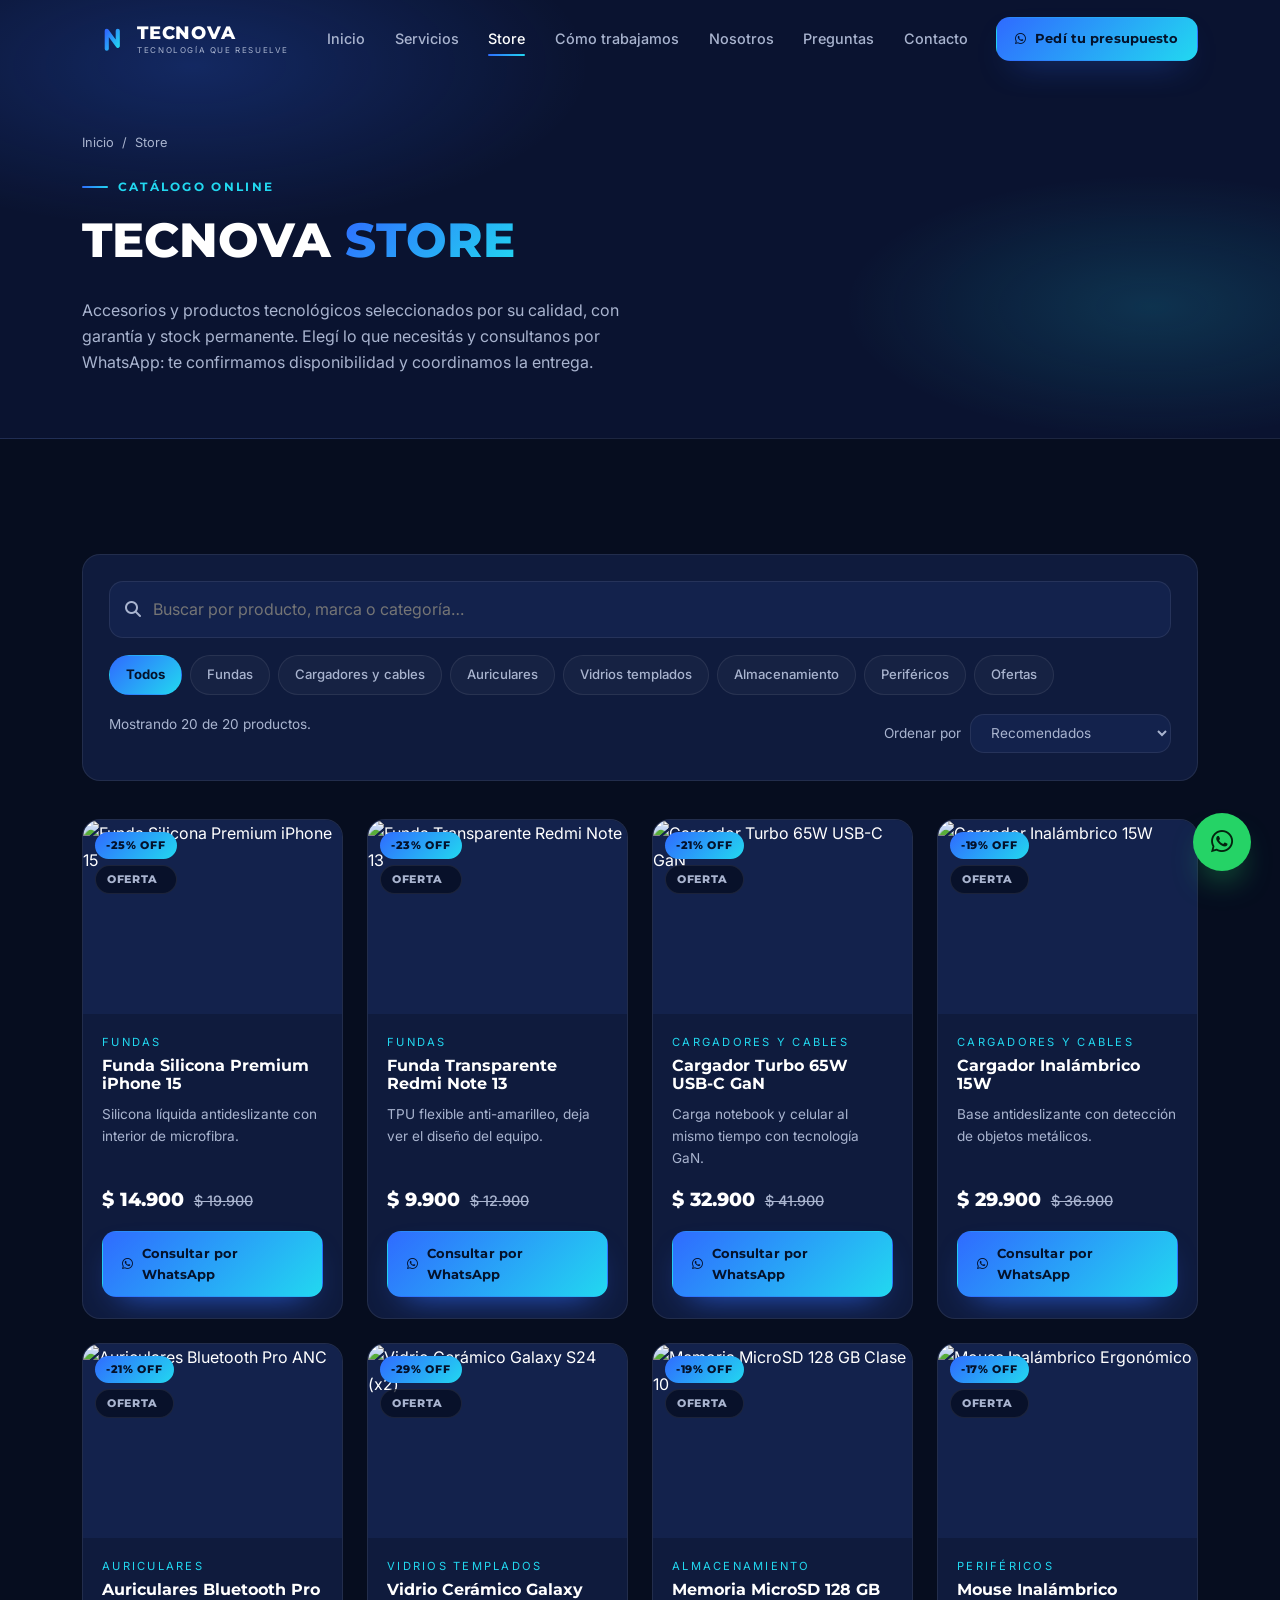
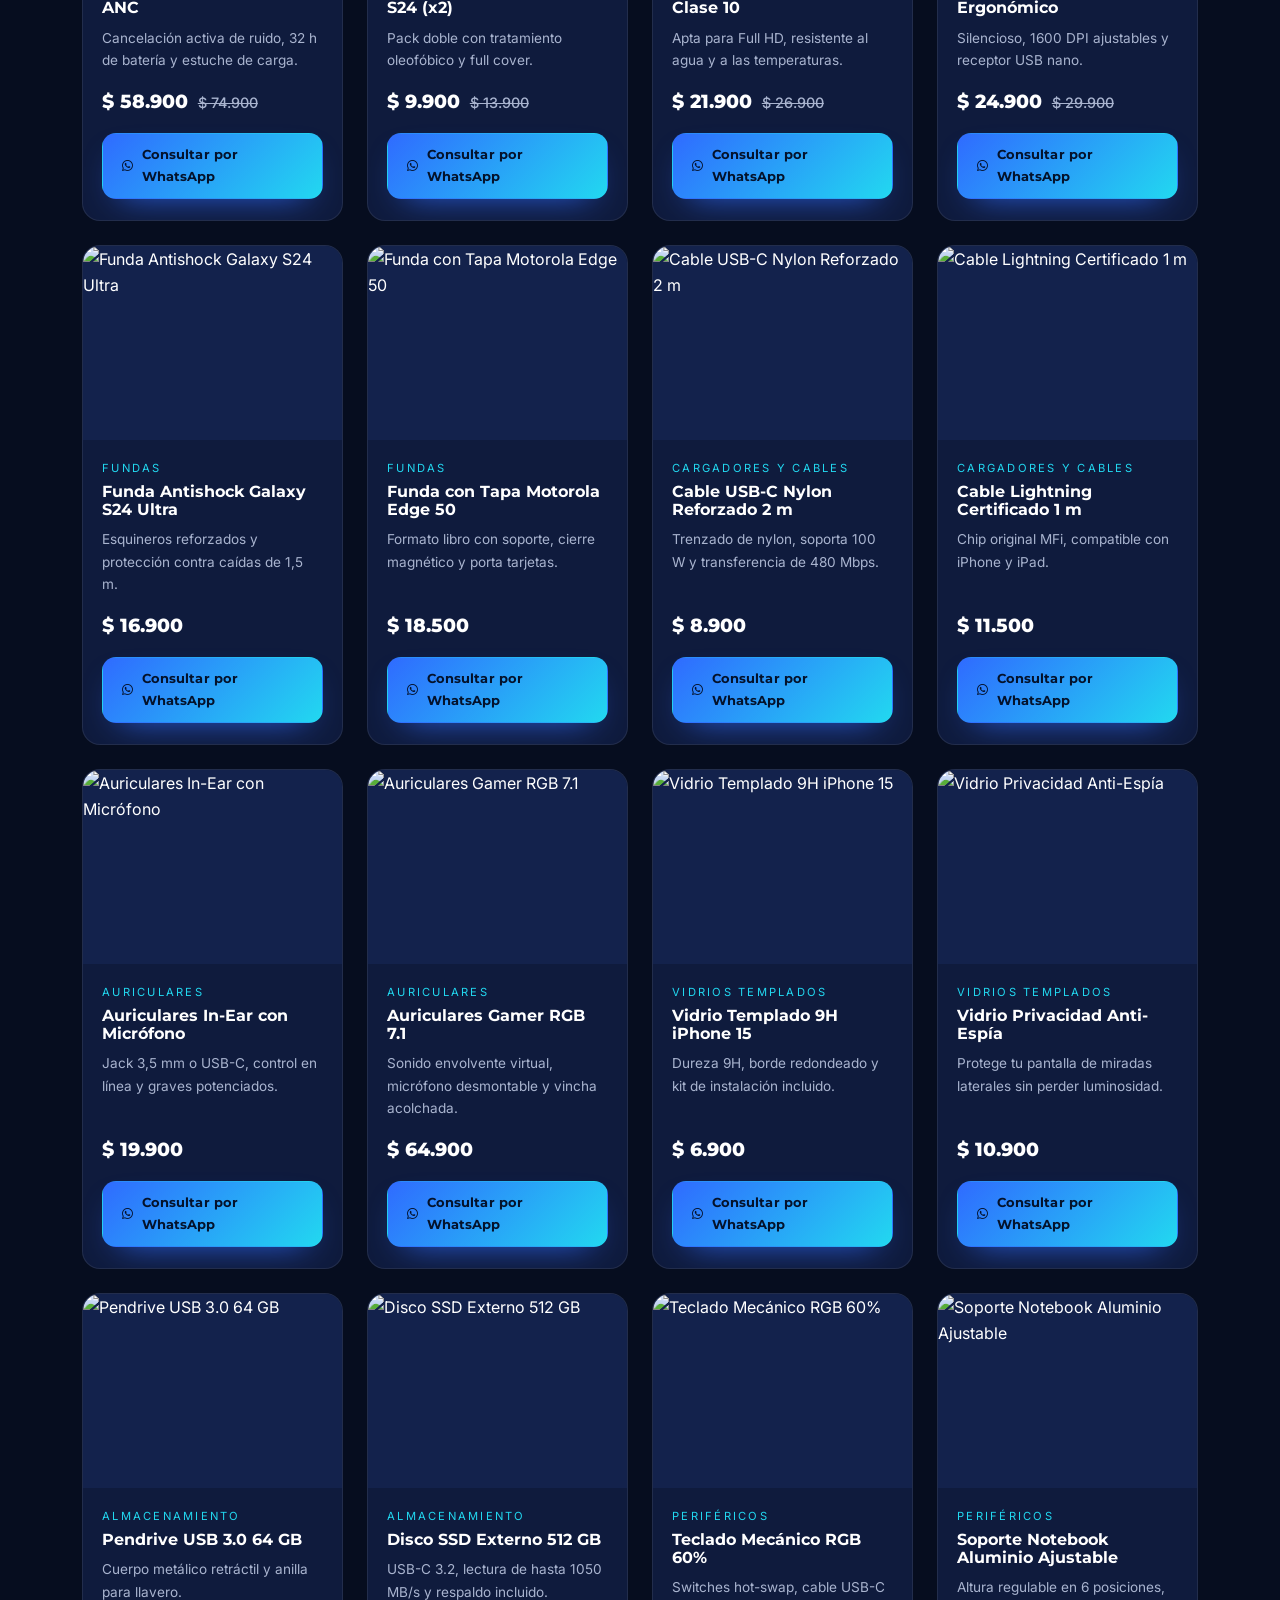
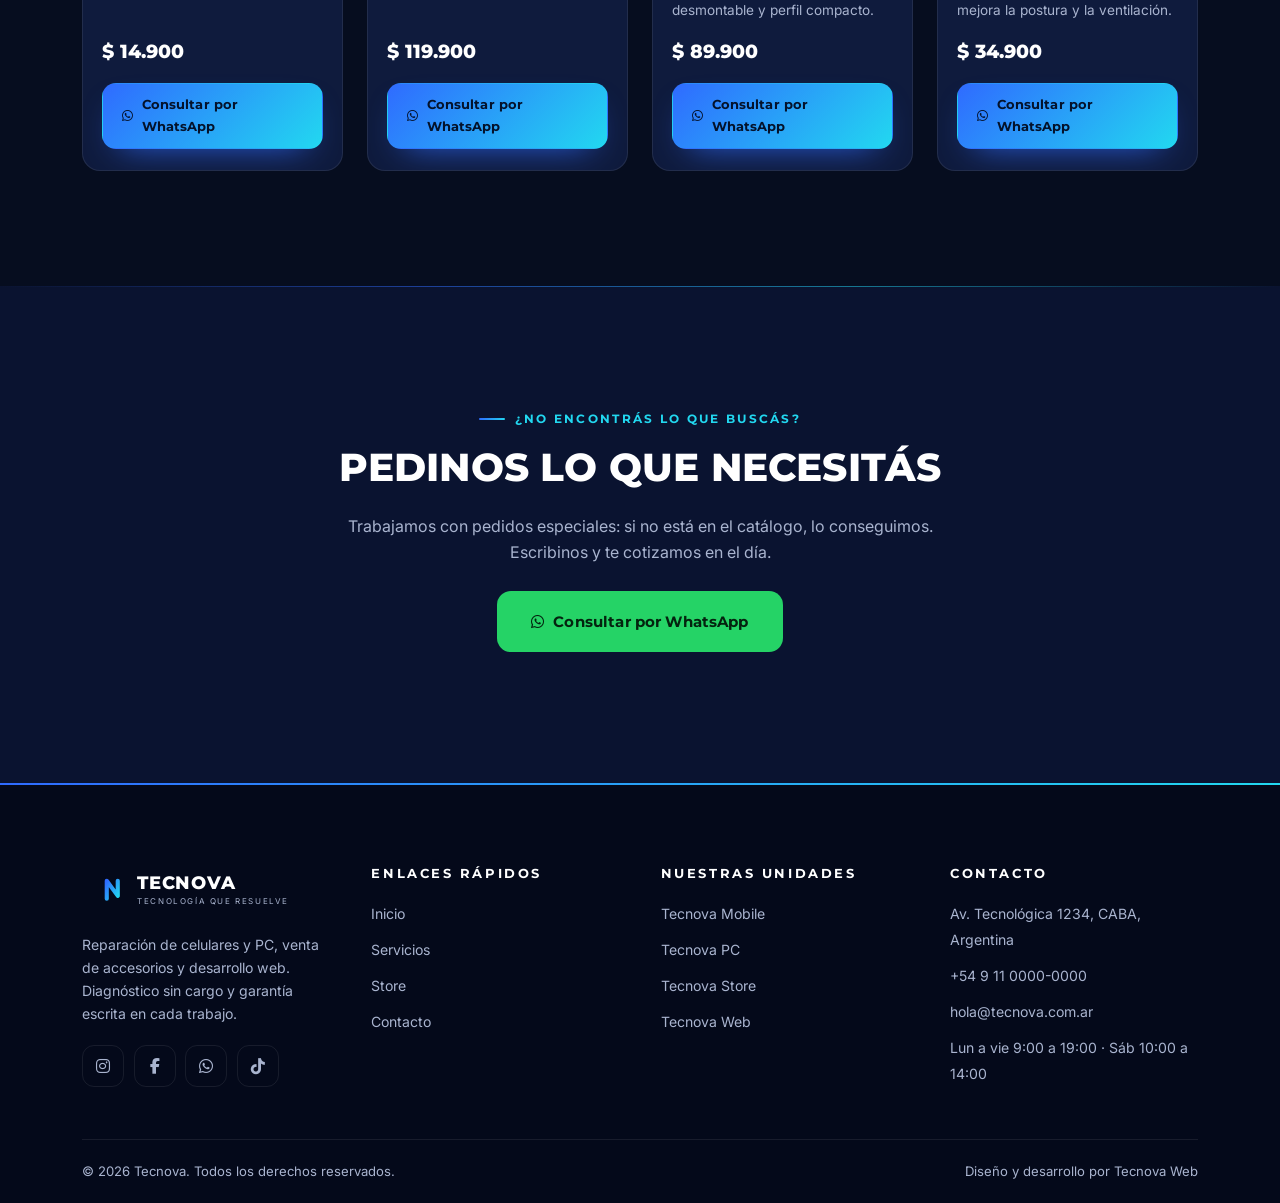
==== store.html @ 8984ede7 "inicio" ====
<!DOCTYPE html>
<html lang="es">
<head>
  <meta charset="UTF-8">
  <meta name="viewport" content="width=device-width, initial-scale=1.0">
  <meta name="theme-color" content="#060D1F">

  <title>Tecnova Store | Accesorios y productos tecnológicos</title>
  <meta name="description" content="Catálogo completo de Tecnova Store: fundas, cargadores y cables, auriculares, vidrios templados, almacenamiento y periféricos. Consultá por WhatsApp.">

  <!-- Open Graph -->
  <meta property="og:type" content="website">
  <meta property="og:site_name" content="Tecnova">
  <meta property="og:title" content="Tecnova Store | Accesorios y productos tecnológicos">
  <meta property="og:description" content="Fundas, cargadores, auriculares, vidrios templados, almacenamiento y periféricos con garantía.">
  <meta property="og:image" content="assets/og-tecnova.jpg">
  <meta property="og:url" content="https://www.tecnova.com.ar/store.html">
  <meta name="twitter:card" content="summary_large_image">

  <link rel="icon" type="image/svg+xml" href="data:image/svg+xml,%3Csvg xmlns='http://www.w3.org/2000/svg' viewBox='0 0 64 64'%3E%3Cdefs%3E%3ClinearGradient id='g' x1='0' y1='0' x2='1' y2='1'%3E%3Cstop offset='0' stop-color='%232F6BFF'/%3E%3Cstop offset='1' stop-color='%2322D8F0'/%3E%3C/linearGradient%3E%3C/defs%3E%3Crect width='64' height='64' rx='14' fill='%23060D1F'/%3E%3Cg fill='none' stroke='url(%23g)' stroke-width='6' stroke-linecap='round' stroke-linejoin='round'%3E%3Cpath d='M10 14h20'/%3E%3Cpath d='M20 14v36'/%3E%3Cpath d='M36 46V20l16 22V20'/%3E%3C/g%3E%3C/svg%3E">

  <link rel="preconnect" href="https://fonts.googleapis.com">
  <link rel="preconnect" href="https://fonts.gstatic.com" crossorigin>
  <link href="https://fonts.googleapis.com/css2?family=Montserrat:wght@700;800&family=Inter:wght@400;500;600;700&display=swap" rel="stylesheet">
  <link rel="stylesheet" href="https://cdnjs.cloudflare.com/ajax/libs/font-awesome/6.5.2/css/all.min.css">
  <link rel="stylesheet" href="css/styles.css">
</head>

<body>
  <a class="skip-link" href="#catalogo">Saltar al catálogo</a>

  <!-- HEADER (idéntico al de index.html) -->
  <header class="site-header is-scrolled" id="header">
    <div class="container site-header__inner">
      <a class="brand" href="index.html" aria-label="Tecnova — ir al inicio">
        <img class="brand__logo" src="assets/logo.jpeg" alt="Tecnova, tecnología que resuelve" data-logo width="200" height="88">
        <span class="brand__fallback" aria-hidden="true">
          <svg viewBox="0 0 64 64" role="img">
            <defs>
              <linearGradient id="tnHeaderStore" x1="0" y1="0" x2="1" y2="1">
                <stop offset="0" stop-color="#2F6BFF"/><stop offset="1" stop-color="#22D8F0"/>
              </linearGradient>
            </defs>
            <g fill="none" stroke="url(#tnHeaderStore)" stroke-width="6" stroke-linecap="round" stroke-linejoin="round">
              <path d="M10 14h20"/><path d="M20 14v36"/><path d="M36 46V20l16 22V20"/>
            </g>
          </svg>
          <span class="brand__fallback-text"><strong>TECNOVA</strong><small>Tecnología que resuelve</small></span>
        </span>
      </a>

      <nav class="nav" id="nav" aria-label="Menú principal">
        <ul class="nav__list">
          <li><a class="nav__link" href="index.html#inicio">Inicio</a></li>
          <li><a class="nav__link" href="index.html#servicios">Servicios</a></li>
          <li><a class="nav__link is-active" href="store.html">Store</a></li>
          <li><a class="nav__link" href="index.html#como-trabajamos">Cómo trabajamos</a></li>
          <li><a class="nav__link" href="index.html#nosotros">Nosotros</a></li>
          <li><a class="nav__link" href="index.html#preguntas">Preguntas</a></li>
          <li><a class="nav__link" href="index.html#contacto">Contacto</a></li>
        </ul>
      </nav>

      <div class="site-header__actions">
        <a class="btn btn--primary btn--sm" data-wa="presupuesto" href="index.html#contacto">
          <i class="fa-brands fa-whatsapp" aria-hidden="true"></i> Pedí tu presupuesto
        </a>
        <button class="nav-toggle" id="navToggle" type="button" aria-label="Abrir menú" aria-expanded="false" aria-controls="nav">
          <span></span><span></span><span></span>
        </button>
      </div>
    </div>
  </header>

  <main>
    <!-- ENCABEZADO DE PÁGINA -->
    <section class="page-hero">
      <div class="container">
        <nav class="breadcrumb" aria-label="Ruta de navegación">
          <a href="index.html">Inicio</a><span aria-hidden="true">/</span><span aria-current="page">Store</span>
        </nav>
        <span class="eyebrow">Catálogo online</span>
        <h1 class="page-hero__title">Tecnova <span class="text-gradient">Store</span></h1>
        <p class="page-hero__text">Accesorios y productos tecnológicos seleccionados por su calidad, con garantía y stock permanente. Elegí lo que necesitás y consultanos por WhatsApp: te confirmamos disponibilidad y coordinamos la entrega.</p>
      </div>
    </section>

    <!-- CATÁLOGO -->
    <section class="section" id="catalogo">
      <div class="container">

        <!-- Barra de búsqueda, filtros y orden -->
        <div class="store-toolbar">
          <div class="store-search">
            <i class="fa-solid fa-magnifying-glass" aria-hidden="true"></i>
            <label class="sr-only" for="buscador">Buscar productos</label>
            <input type="search" id="buscador" placeholder="Buscar por producto, marca o categoría…" autocomplete="off">
          </div>

          <div class="chips" id="storeFilters" role="group" aria-label="Filtrar por categoría"></div>

          <div class="store-toolbar__row">
            <p class="store-results" id="storeResults" role="status" aria-live="polite"></p>
            <div class="sort">
              <label for="orden">Ordenar por</label>
              <select id="orden">
                <option value="relevancia">Recomendados</option>
                <option value="precio-asc">Precio: menor a mayor</option>
                <option value="precio-desc">Precio: mayor a menor</option>
              </select>
            </div>
          </div>
        </div>

        <!-- Grilla generada con JavaScript desde js/products.js -->
        <div class="store-grid" id="storeGrid"></div>

        <!-- Estado vacío -->
        <div class="store-empty" id="storeEmpty" hidden>
          <i class="fa-solid fa-magnifying-glass-minus" aria-hidden="true"></i>
          <h2 class="card__title">No se encontraron productos</h2>
          <p class="section__text">Probá con otras palabras o quitá los filtros aplicados.</p>
          <button class="btn btn--outline" type="button" id="limpiarFiltros">Limpiar filtros</button>
        </div>

      </div>
    </section>

    <!-- FRANJA DE CONTACTO RÁPIDO -->
    <section class="section section--alt section--divider">
      <div class="container">
        <div class="section__head section__head--center reveal" style="margin-bottom:0">
          <span class="eyebrow">¿No encontrás lo que buscás?</span>
          <h2 class="section__title">Pedinos lo que necesitás</h2>
          <p class="section__text" style="margin-inline:auto">Trabajamos con pedidos especiales: si no está en el catálogo, lo conseguimos. Escribinos y te cotizamos en el día.</p>
          <p style="margin-top:1.6rem">
            <a class="btn btn--whatsapp btn--lg" data-wa="store" href="index.html#contacto">
              <i class="fa-brands fa-whatsapp" aria-hidden="true"></i> Consultar por WhatsApp
            </a>
          </p>
        </div>
      </div>
    </section>
  </main>

  <!-- FOOTER (idéntico al de index.html) -->
  <footer class="site-footer">
    <div class="container">
      <div class="footer-grid">

        <div>
          <a class="brand" href="index.html" aria-label="Tecnova — ir al inicio">
            <img class="brand__logo" src="assets/logo.jpeg" alt="Tecnova, tecnología que resuelve" data-logo width="180" height="80">
            <span class="brand__fallback" aria-hidden="true">
              <svg viewBox="0 0 64 64" role="img">
                <defs>
                  <linearGradient id="tnFooterStore" x1="0" y1="0" x2="1" y2="1">
                    <stop offset="0" stop-color="#2F6BFF"/><stop offset="1" stop-color="#22D8F0"/>
                  </linearGradient>
                </defs>
                <g fill="none" stroke="url(#tnFooterStore)" stroke-width="6" stroke-linecap="round" stroke-linejoin="round">
                  <path d="M10 14h20"/><path d="M20 14v36"/><path d="M36 46V20l16 22V20"/>
                </g>
              </svg>
              <span class="brand__fallback-text"><strong>TECNOVA</strong><small>Tecnología que resuelve</small></span>
            </span>
          </a>
          <p class="footer__text">Reparación de celulares y PC, venta de accesorios y desarrollo web. Diagnóstico sin cargo y garantía escrita en cada trabajo.</p>

          <div class="socials">
            <a href="#" data-social="instagram" target="_blank" rel="noopener" aria-label="Instagram de Tecnova"><i class="fa-brands fa-instagram" aria-hidden="true"></i></a>
            <a href="#" data-social="facebook" target="_blank" rel="noopener" aria-label="Facebook de Tecnova"><i class="fa-brands fa-facebook-f" aria-hidden="true"></i></a>
            <a class="is-whatsapp" href="#" data-social="whatsapp" target="_blank" rel="noopener" aria-label="WhatsApp de Tecnova"><i class="fa-brands fa-whatsapp" aria-hidden="true"></i></a>
            <a href="#" data-social="tiktok" target="_blank" rel="noopener" aria-label="TikTok de Tecnova"><i class="fa-brands fa-tiktok" aria-hidden="true"></i></a>
          </div>
        </div>

        <nav aria-label="Enlaces rápidos">
          <h2 class="footer__title">Enlaces rápidos</h2>
          <ul class="footer__list">
            <li><a href="index.html#inicio">Inicio</a></li>
            <li><a href="index.html#servicios">Servicios</a></li>
            <li><a href="store.html">Store</a></li>
            <li><a href="index.html#contacto">Contacto</a></li>
          </ul>
        </nav>

        <nav aria-label="Categorías de servicio">
          <h2 class="footer__title">Nuestras unidades</h2>
          <ul class="footer__list">
            <li><a href="index.html#servicios">Tecnova Mobile</a></li>
            <li><a href="index.html#servicios">Tecnova PC</a></li>
            <li><a href="store.html">Tecnova Store</a></li>
            <li><a href="index.html#servicios">Tecnova Web</a></li>
          </ul>
        </nav>

        <div>
          <h2 class="footer__title">Contacto</h2>
          <ul class="footer__list">
            <li><a data-config="direccion" href="index.html#contacto">Av. Tecnológica 1234, CABA</a></li>
            <li><a data-config="telefono" href="#" target="_blank" rel="noopener">+54 9 11 0000-0000</a></li>
            <li><a data-config="email" href="mailto:hola@tecnova.com.ar">hola@tecnova.com.ar</a></li>
            <li><span class="footer__text">Lun a vie 9:00 a 19:00 · Sáb 10:00 a 14:00</span></li>
          </ul>
        </div>

      </div>

      <div class="footer__bottom">
        <p>© 2026 Tecnova. Todos los derechos reservados.</p>
        <p>Diseño y desarrollo por <a href="index.html#servicios">Tecnova Web</a></p>
      </div>
    </div>
  </footer>

  <!-- BOTÓN FLOTANTE DE WHATSAPP -->
  <a class="wa-float" href="#" data-wa="general" aria-label="Escribinos por WhatsApp">
    <i class="fa-brands fa-whatsapp" aria-hidden="true"></i>
    <span class="wa-float__tooltip">¿Necesitás ayuda?</span>
  </a>

  <script src="js/products.js" defer></script>
  <script src="js/main.js" defer></script>
  <script src="js/store.js" defer></script>
</body>
</html>
---- css/styles.css ----
/* ==========================================================================
   TECNOVA — Tecnología que resuelve
   Hoja de estilos principal
   --------------------------------------------------------------------------
   Índice:
   1.  Variables de marca (:root)
   2.  Reset y base
   3.  Utilidades y layout
   4.  Botones
   5.  Header + navegación
   6.  Hero carrusel
   7.  Secciones y encabezados
   8.  Tarjetas / Servicios
   9.  Carrusel de productos (ofertas)
   10. Línea de tiempo (Cómo trabajamos)
   11. Beneficios + contadores
   12. FAQ (acordeón)
   13. Contacto + mapa
   14. Footer
   15. WhatsApp flotante
   16. Página Store
   17. Animaciones de aparición
   18. Responsive
   19. Accesibilidad / prefers-reduced-motion
   ========================================================================== */

/* ==========================================================================
   1. VARIABLES DE MARCA — cambiá acá y todo el sitio se adapta
   ========================================================================== */
:root {
  /* --- Colores base --- */
  --color-bg: #060d1f;            /* fondo principal (azul marino casi negro) */
  --color-bg-alt: #0a1330;        /* fondo de secciones alternas */
  --color-surface: #0f1b3d;       /* tarjetas */
  --color-surface-2: #13224c;     /* tarjetas elevadas / inputs */
  --color-footer: #04091a;        /* footer, más oscuro que el resto */
  --color-border: rgba(255, 255, 255, 0.08);
  --color-border-strong: rgba(255, 255, 255, 0.18);

  /* --- Textos --- */
  --text: #ffffff;
  --text-muted: #a9b4cf;
  --text-dark: #04122b;           /* tinta sobre degradado (contraste alto) */

  /* --- Marca --- */
  --brand-blue: #2f6bff;
  --brand-cyan: #22d8f0;
  --gradient-brand: linear-gradient(135deg, #2f6bff 0%, #22d8f0 100%);
  --gradient-brand-soft: linear-gradient(135deg, rgba(47, 107, 255, 0.2) 0%, rgba(34, 216, 240, 0.14) 100%);
  --whatsapp: #25d366;

  /* --- Tipografía --- */
  --font-display: "Montserrat", system-ui, sans-serif;   /* títulos */
  --font-body: "Inter", "Poppins", system-ui, -apple-system, sans-serif;

  /* --- Formas --- */
  --radius-sm: 14px;
  --radius-md: 18px;
  --radius-lg: 22px;
  --radius-pill: 999px;

  /* --- Sombras / glow --- */
  --shadow-soft: 0 24px 50px -34px rgba(0, 0, 0, 0.95);
  --shadow-glow: 0 24px 55px -24px rgba(47, 107, 255, 0.65);
  --shadow-glow-cyan: 0 24px 55px -24px rgba(34, 216, 240, 0.55);

  /* --- Layout --- */
  --container: 1180px;
  --header-h: 78px;
  --transition: 0.35s cubic-bezier(0.4, 0, 0.2, 1);
}

/* ==========================================================================
   2. RESET Y BASE
   ========================================================================== */
*,
*::before,
*::after { box-sizing: border-box; }

html {
  scroll-behavior: smooth;
  -webkit-text-size-adjust: 100%;
}

body {
  margin: 0;
  background-color: var(--color-bg);
  color: var(--text);
  font-family: var(--font-body);
  font-size: 1rem;
  line-height: 1.65;
  overflow-x: hidden;
  -webkit-font-smoothing: antialiased;
}

img, svg, iframe { max-width: 100%; }
img { display: block; height: auto; }
a { color: inherit; text-decoration: none; }
button, input, select, textarea { font: inherit; color: inherit; }
ul { list-style: none; margin: 0; padding: 0; }
h1, h2, h3, h4 { margin: 0 0 0.6em; line-height: 1.15; }

::selection { background: rgba(47, 107, 255, 0.45); }

/* Foco visible para navegación por teclado */
:focus-visible {
  outline: 2px solid var(--brand-cyan);
  outline-offset: 3px;
  border-radius: 6px;
}

/* ==========================================================================
   3. UTILIDADES Y LAYOUT
   ========================================================================== */
.container {
  width: 100%;
  max-width: var(--container);
  margin-inline: auto;
  padding-inline: clamp(1.1rem, 4vw, 2rem);
}

.section {
  position: relative;
  padding-block: clamp(64px, 9vw, 118px);
}
.section--alt { background-color: var(--color-bg-alt); }

/* Línea decorativa con degradado entre secciones */
.section--divider::before {
  content: "";
  position: absolute;
  inset-inline: 0;
  top: 0;
  height: 1px;
  background: linear-gradient(90deg, transparent, rgba(47, 107, 255, 0.5), rgba(34, 216, 240, 0.5), transparent);
}

.section__head {
  max-width: 720px;
  margin-bottom: clamp(34px, 5vw, 58px);
}
.section__head--center { margin-inline: auto; text-align: center; }

.eyebrow {
  display: inline-flex;
  align-items: center;
  gap: 0.6rem;
  margin-bottom: 1rem;
  font-family: var(--font-display);
  font-size: 0.72rem;
  font-weight: 700;
  letter-spacing: 0.2em;
  text-transform: uppercase;
  color: var(--brand-cyan);
}
.eyebrow::before {
  content: "";
  width: 26px;
  height: 2px;
  background: var(--gradient-brand);
  border-radius: 2px;
}
.section__head--center .eyebrow { justify-content: center; }

.section__title {
  font-family: var(--font-display);
  font-weight: 800;
  font-size: clamp(1.55rem, 4vw, 2.45rem);
  letter-spacing: 0.005em;
  text-transform: uppercase;
}

.section__text {
  color: var(--text-muted);
  max-width: 62ch;
  margin: 0;
}

/* Texto con degradado de marca */
.text-gradient {
  background: var(--gradient-brand);
  -webkit-background-clip: text;
  background-clip: text;
  color: transparent;
}

/* Enlace con línea de circuito decorativa */
.circuit-line {
  height: 2px;
  background: var(--gradient-brand);
  border-radius: 2px;
  opacity: 0.55;
}

.sr-only {
  position: absolute;
  width: 1px; height: 1px;
  padding: 0; margin: -1px;
  overflow: hidden;
  clip: rect(0 0 0 0);
  white-space: nowrap;
  border: 0;
}

.skip-link {
  position: absolute;
  top: -100px;
  left: 1rem;
  z-index: 200;
  padding: 0.7rem 1.1rem;
  background: var(--color-surface);
  border: 1px solid var(--brand-cyan);
  border-radius: var(--radius-sm);
  transition: top var(--transition);
}
.skip-link:focus { top: 1rem; }

/* ==========================================================================
   4. BOTONES
   ========================================================================== */
.btn {
  display: inline-flex;
  align-items: center;
  justify-content: center;
  gap: 0.55rem;
  padding: 0.85rem 1.55rem;
  border: 1px solid transparent;
  border-radius: var(--radius-sm);
  font-family: var(--font-display);
  font-size: 0.9rem;
  font-weight: 700;
  letter-spacing: 0.01em;
  cursor: pointer;
  transition: transform var(--transition), box-shadow var(--transition), background-color var(--transition), border-color var(--transition), color var(--transition);
}
.btn i { font-size: 0.95em; }
.btn--sm { padding: 0.65rem 1.15rem; font-size: 0.82rem; }
.btn--lg { padding: 1.05rem 2.1rem; font-size: 0.95rem; }
.btn--block { width: 100%; }

/* Principal: degradado de marca (texto en tinta oscura = contraste alto en el extremo cian) */
.btn--primary {
  background-image: var(--gradient-brand);
  color: var(--text-dark);
  box-shadow: 0 14px 34px -18px rgba(47, 107, 255, 0.95);
}
.btn--primary:hover,
.btn--primary:focus-visible {
  transform: translateY(-3px);
  box-shadow: 0 22px 46px -18px rgba(34, 216, 240, 0.8);
}

/* Secundario outline */
.btn--outline {
  background-color: rgba(255, 255, 255, 0.03);
  border-color: var(--color-border-strong);
  color: var(--text);
}
.btn--outline:hover,
.btn--outline:focus-visible {
  border-color: var(--brand-cyan);
  background-color: rgba(34, 216, 240, 0.08);
  transform: translateY(-3px);
}

/* Fantasma (enlaces con ícono) */
.btn--ghost {
  padding-inline: 0.4rem;
  color: var(--brand-cyan);
}
.btn--ghost:hover { color: var(--text); }

/* WhatsApp: único uso del verde */
.btn--whatsapp {
  background-color: var(--whatsapp);
  color: #04230f;
}
.btn--whatsapp:hover,
.btn--whatsapp:focus-visible {
  transform: translateY(-3px);
  box-shadow: 0 18px 40px -20px rgba(37, 211, 102, 0.9);
}

/* ==========================================================================
   5. HEADER + NAVEGACIÓN
   ========================================================================== */
.site-header {
  position: fixed;
  inset: 0 0 auto 0;
  z-index: 100;
  background-color: transparent;
  transition: background-color var(--transition), box-shadow var(--transition), border-color var(--transition), backdrop-filter var(--transition);
  border-bottom: 1px solid transparent;
}
.site-header.is-scrolled {
  background-color: rgba(6, 13, 31, 0.88);
  backdrop-filter: blur(16px) saturate(140%);
  -webkit-backdrop-filter: blur(16px) saturate(140%);
  border-bottom-color: var(--color-border);
  box-shadow: 0 18px 40px -30px rgba(0, 0, 0, 1);
}

.site-header__inner {
  display: flex;
  align-items: center;
  gap: 1rem;
  min-height: var(--header-h);
}

.brand { display: inline-flex; align-items: center; flex-shrink: 0; }
/* El archivo de marca disponible es cuadrado; usamos el fallback horizontal
   para conservar una altura de header consistente en todos los breakpoints. */
.brand__logo { display: none; }

/* Fallback del logo (isotipo TN) cuando el archivo de marca no está disponible */
.brand__fallback { display: inline-flex; align-items: center; gap: 0.7rem; }
.brand__fallback[hidden] { display: none; }
.brand__fallback svg { width: 44px; height: 44px; flex-shrink: 0; }
.brand__fallback-text { display: flex; flex-direction: column; line-height: 1; }
.brand__fallback-text strong {
  font-family: var(--font-display);
  font-weight: 800;
  font-size: 1.15rem;
  letter-spacing: 0.04em;
}
.brand__fallback-text small {
  margin-top: 4px;
  font-size: 0.5rem;
  letter-spacing: 0.2em;
  text-transform: uppercase;
  color: var(--text-muted);
}

.nav { margin-left: auto; }
.nav__list { display: flex; align-items: center; gap: 0.35rem; }
.nav__link {
  position: relative;
  display: block;
  padding: 0.55rem 0.75rem;
  font-size: 0.9rem;
  font-weight: 500;
  color: var(--text-muted);
  border-radius: 8px;
  transition: color var(--transition);
}
.nav__link::after {
  content: "";
  position: absolute;
  left: 0.75rem;
  right: 0.75rem;
  bottom: 0.25rem;
  height: 2px;
  border-radius: 2px;
  background: var(--gradient-brand);
  transform: scaleX(0);
  transform-origin: left;
  transition: transform var(--transition);
}
.nav__link:hover,
.nav__link:focus-visible,
.nav__link.is-active { color: var(--text); }
.nav__link:hover::after,
.nav__link.is-active::after { transform: scaleX(1); }

.site-header__actions { display: flex; align-items: center; gap: 0.6rem; }

/* Botón hamburguesa */
.nav-toggle {
  display: none;
  width: 46px;
  height: 46px;
  padding: 0;
  background-color: rgba(255, 255, 255, 0.04);
  border: 1px solid var(--color-border);
  border-radius: 12px;
  cursor: pointer;
}
.nav-toggle span {
  display: block;
  width: 20px;
  height: 2px;
  margin: 4px auto;
  background-color: var(--text);
  border-radius: 2px;
  transition: transform var(--transition), opacity var(--transition);
}
.nav-toggle[aria-expanded="true"] span:nth-child(1) { transform: translateY(6px) rotate(45deg); }
.nav-toggle[aria-expanded="true"] span:nth-child(2) { opacity: 0; }
.nav-toggle[aria-expanded="true"] span:nth-child(3) { transform: translateY(-6px) rotate(-45deg); }

/* ==========================================================================
   6. HERO CARRUSEL
   ========================================================================== */
.hero {
  position: relative;
  display: flex;
  align-items: center;
  min-height: 100svh;
  padding-block: calc(var(--header-h) + 42px) 72px;
  overflow: hidden;
  isolation: isolate;
}

/* Fondos: degradado + resplandores azul/cian */
.hero__bg {
  position: absolute;
  inset: 0;
  z-index: -2;
  background:
    radial-gradient(58% 52% at 12% 18%, rgba(47, 107, 255, 0.28) 0%, transparent 62%),
    radial-gradient(46% 46% at 88% 78%, rgba(34, 216, 240, 0.2) 0%, transparent 60%),
    linear-gradient(180deg, var(--color-bg) 0%, #050a18 100%);
}

/* Motivo de circuito con nodos (como el isotipo TN) */
.hero__circuit {
  position: absolute;
  inset: 0;
  z-index: -1;
  opacity: 0.5;
  pointer-events: none;
}
.hero__circuit svg { width: 100%; height: 100%; }
.hero__circuit .circuit-stroke {
  fill: none;
  stroke: url(#heroCircuitGradient);
  stroke-width: 1.5;
  stroke-linecap: round;
}
.hero__circuit .circuit-node {
  fill: var(--color-bg);
  stroke: url(#heroCircuitGradient);
  stroke-width: 2;
}

.hero__viewport { display: grid; }

.hero__slide {
  grid-area: 1 / 1;
  display: grid;
  grid-template-columns: 1fr;
  gap: clamp(28px, 4vw, 56px);
  align-items: center;
  opacity: 0;
  visibility: hidden;
  transform: translateY(22px);
  transition: opacity 0.8s ease, transform 0.8s ease, visibility 0.8s;
}
.hero__slide.is-active {
  opacity: 1;
  visibility: visible;
  transform: none;
}

.hero__badge {
  display: inline-flex;
  align-items: center;
  gap: 0.55rem;
  margin-bottom: 1.1rem;
  padding: 0.4rem 0.95rem;
  font-family: var(--font-display);
  font-size: 0.68rem;
  font-weight: 700;
  letter-spacing: 0.2em;
  text-transform: uppercase;
  color: var(--text);
  background: var(--gradient-brand-soft);
  border: 1px solid rgba(34, 216, 240, 0.28);
  border-radius: var(--radius-pill);
}

.hero__title {
  font-family: var(--font-display);
  font-weight: 800;
  font-size: clamp(2rem, 6vw, 3.4rem);
  text-transform: uppercase;
  letter-spacing: 0.005em;
}
.hero__text {
  max-width: 54ch;
  margin: 0 0 1.9rem;
  color: var(--text-muted);
  font-size: clamp(1rem, 1.6vw, 1.08rem);
}
.hero__actions { display: flex; flex-wrap: wrap; gap: 0.8rem; }

.hero__media {
  position: relative;
  border-radius: var(--radius-lg);
  overflow: hidden;
  border: 1px solid var(--color-border);
  box-shadow: var(--shadow-glow);
}
.hero__media img { width: 100%; aspect-ratio: 9 / 7; object-fit: cover; }
.hero__media::after {
  content: "";
  position: absolute;
  inset: 0;
  background: linear-gradient(140deg, rgba(47, 107, 255, 0.28) 0%, transparent 55%);
  pointer-events: none;
}

/* Controles del carrusel */
.carousel-nav {
  position: absolute;
  left: 0;
  right: 0;
  bottom: 18px;
  display: flex;
  align-items: center;
  justify-content: space-between;
  gap: 1rem;
  pointer-events: none;
}
.carousel-nav > * { pointer-events: auto; }

.carousel-arrows { display: flex; gap: 0.6rem; }
.carousel-arrow {
  display: grid;
  place-items: center;
  width: 46px;
  height: 46px;
  background-color: rgba(15, 27, 61, 0.75);
  border: 1px solid var(--color-border-strong);
  border-radius: 50%;
  cursor: pointer;
  backdrop-filter: blur(8px);
  transition: var(--transition);
}
.carousel-arrow:hover,
.carousel-arrow:focus-visible {
  border-color: var(--brand-cyan);
  color: var(--brand-cyan);
  box-shadow: var(--shadow-glow-cyan);
}

.carousel-dots { display: flex; gap: 0.5rem; }
.carousel-dot {
  width: 34px;
  height: 4px;
  padding: 0;
  border: 0;
  border-radius: 4px;
  background-color: rgba(255, 255, 255, 0.22);
  cursor: pointer;
  transition: var(--transition);
}
.carousel-dot.is-active {
  background: var(--gradient-brand);
  width: 52px;
}

/* ==========================================================================
   8. SERVICIOS / TARJETAS
   ========================================================================== */
.grid { display: grid; gap: clamp(1rem, 2vw, 1.6rem); }
.grid--4 { grid-template-columns: repeat(auto-fit, minmax(255px, 1fr)); }
.grid--3 { grid-template-columns: repeat(auto-fit, minmax(280px, 1fr)); }
.grid--2 { grid-template-columns: repeat(auto-fit, minmax(320px, 1fr)); }

.card {
  display: flex;
  flex-direction: column;
  padding: clamp(1.4rem, 2.4vw, 1.9rem);
  background-color: var(--color-surface);
  border: 1px solid var(--color-border);
  border-radius: var(--radius-md);
  transition: transform var(--transition), border-color var(--transition), box-shadow var(--transition);
}
.card:hover {
  transform: translateY(-8px);
  border-color: rgba(34, 216, 240, 0.4);
  box-shadow: var(--shadow-glow);
}

/* Tarjeta con borde degradado (destacada) */
.card--featured {
  border: 1px solid transparent;
  background-image: linear-gradient(var(--color-surface), var(--color-surface)), var(--gradient-brand);
  background-origin: border-box;
  background-clip: padding-box, border-box;
}

.icon-badge {
  display: grid;
  place-items: center;
  width: 56px;
  height: 56px;
  margin-bottom: 1.15rem;
  border-radius: 16px;
  background-image: var(--gradient-brand);
  color: var(--text-dark);
  font-size: 1.35rem;
  box-shadow: 0 16px 32px -20px rgba(47, 107, 255, 0.95);
}

.card__title {
  font-family: var(--font-display);
  font-size: 1.1rem;
  font-weight: 800;
  text-transform: uppercase;
  letter-spacing: 0.02em;
}
.card__text { color: var(--text-muted); font-size: 0.94rem; margin: 0 0 1.1rem; }

.check-list { display: grid; gap: 0.5rem; margin-bottom: 1.5rem; }
.check-list li {
  position: relative;
  padding-left: 1.6rem;
  font-size: 0.9rem;
  color: var(--text-muted);
}
.check-list li::before {
  content: "";
  position: absolute;
  left: 0;
  top: 0.55em;
  width: 7px;
  height: 7px;
  border-radius: 50%;
  background-image: var(--gradient-brand);
  box-shadow: 0 0 0 3px rgba(34, 216, 240, 0.12);
}
.card__footer { margin-top: auto; }

/* ==========================================================================
   9. CARRUSEL DE PRODUCTOS
   ========================================================================== */
.carousel {
  position: relative;
  padding-inline: 0;
}
.carousel__viewport { overflow: hidden; border-radius: var(--radius-md); }
.carousel__track {
  display: flex;
  transition: transform 0.55s cubic-bezier(0.4, 0, 0.2, 1);
  will-change: transform;
}
.carousel__item {
  flex: 0 0 calc(100% / var(--slides-per-view, 1));
  padding-inline: clamp(0.35rem, 1vw, 0.75rem);
  box-sizing: border-box;
}

.carousel__controls {
  display: flex;
  align-items: center;
  justify-content: space-between;
  gap: 1rem;
  margin-top: 2rem;
}
.carousel__arrow {
  display: grid;
  place-items: center;
  width: 48px;
  height: 48px;
  background-color: var(--color-surface);
  border: 1px solid var(--color-border-strong);
  border-radius: 50%;
  cursor: pointer;
  transition: var(--transition);
}
.carousel__arrow:disabled { opacity: 0.35; cursor: not-allowed; }
.carousel__arrow:not(:disabled):hover {
  border-color: var(--brand-cyan);
  color: var(--brand-cyan);
  box-shadow: var(--shadow-glow-cyan);
}

/* Tarjeta de producto */
.product {
  display: flex;
  flex-direction: column;
  height: 100%;
  background-color: var(--color-surface);
  border: 1px solid var(--color-border);
  border-radius: var(--radius-md);
  overflow: hidden;
  transition: transform var(--transition), border-color var(--transition), box-shadow var(--transition);
}
.product:hover {
  transform: translateY(-6px);
  border-color: rgba(34, 216, 240, 0.4);
  box-shadow: var(--shadow-glow);
}
.product__media { position: relative; overflow: hidden; background-color: var(--color-surface-2); }
.product__media img {
  width: 100%;
  aspect-ratio: 4 / 3;
  object-fit: cover;
  transition: transform 0.6s ease;
}
.product:hover .product__media img { transform: scale(1.05); }

.product__badges {
  position: absolute;
  top: 0.75rem;
  left: 0.75rem;
  display: flex;
  flex-direction: column;
  gap: 0.4rem;
}
.badge {
  padding: 0.28rem 0.7rem;
  font-family: var(--font-display);
  font-size: 0.68rem;
  font-weight: 800;
  letter-spacing: 0.06em;
  text-transform: uppercase;
  border-radius: var(--radius-pill);
}
.badge--offer { background-image: var(--gradient-brand); color: var(--text-dark); }
.badge--soft { background-color: rgba(6, 13, 31, 0.75); border: 1px solid var(--color-border); color: var(--text-muted); }

.product__body { display: flex; flex-direction: column; flex: 1; padding: 1.15rem 1.2rem 1.3rem; }
.product__category {
  font-size: 0.7rem;
  letter-spacing: 0.2em;
  text-transform: uppercase;
  color: var(--brand-cyan);
  margin-bottom: 0.35rem;
}
.product__name {
  font-family: var(--font-display);
  font-size: 0.98rem;
  font-weight: 700;
  margin-bottom: 0.6rem;
}
.product__desc { color: var(--text-muted); font-size: 0.85rem; margin: 0 0 0.9rem; }
.product__prices { display: flex; align-items: baseline; gap: 0.6rem; margin-top: auto; }
.product__price {
  font-family: var(--font-display);
  font-size: 1.18rem;
  font-weight: 800;
}
.product__price--old { font-size: 0.9rem; font-weight: 500; color: var(--text-muted); text-decoration: line-through; }
.product__actions { margin-top: 1rem; }

.carousel__cta { margin-top: clamp(30px, 4vw, 48px); text-align: center; }

/* ==========================================================================
   10. LÍNEA DE TIEMPO (CÓMO TRABAJAMOS)
   ========================================================================== */
.timeline {
  position: relative;
  display: grid;
  grid-template-columns: repeat(4, 1fr);
  gap: clamp(1.2rem, 2.5vw, 2rem);
}
/* Línea conductora con degradado */
.timeline::before {
  content: "";
  position: absolute;
  top: 33px;
  left: 12%;
  right: 12%;
  height: 2px;
  background: var(--gradient-brand);
  opacity: 0.5;
}
.timeline__step { position: relative; text-align: center; }
.timeline__node {
  display: grid;
  place-items: center;
  width: 68px;
  height: 68px;
  margin: 0 auto 1.15rem;
  border: 2px solid transparent;
  border-radius: 50%;
  background-image: linear-gradient(var(--color-bg), var(--color-bg)), var(--gradient-brand);
  background-origin: border-box;
  background-clip: padding-box, border-box;
  color: var(--brand-cyan);
  font-size: 1.3rem;
  transition: var(--transition);
}
.timeline__step:hover .timeline__node {
  box-shadow: var(--shadow-glow-cyan);
  color: var(--text);
}
.timeline__num {
  display: block;
  font-family: var(--font-display);
  font-size: 0.7rem;
  font-weight: 800;
  letter-spacing: 0.2em;
  text-transform: uppercase;
  color: var(--text-muted);
  margin-bottom: 0.4rem;
}
.timeline__title {
  font-family: var(--font-display);
  font-size: 1rem;
  font-weight: 700;
  text-transform: uppercase;
}
.timeline__text { color: var(--text-muted); font-size: 0.88rem; margin: 0; }

/* ==========================================================================
   11. BENEFICIOS + CONTADORES
   ========================================================================== */
.benefit { display: flex; gap: 1rem; padding: 1.35rem; }
.benefit .icon-badge { width: 46px; height: 46px; margin-bottom: 0; font-size: 1.05rem; border-radius: 13px; flex-shrink: 0; }
.benefit__title { font-family: var(--font-display); font-size: 0.98rem; font-weight: 700; margin-bottom: 0.25rem; }
.benefit__text { color: var(--text-muted); font-size: 0.87rem; margin: 0; }

.stats {
  display: grid;
  grid-template-columns: repeat(auto-fit, minmax(200px, 1fr));
  gap: clamp(1rem, 2.5vw, 2rem);
  margin-top: clamp(40px, 6vw, 70px);
  padding: clamp(1.8rem, 4vw, 2.8rem) clamp(1.4rem, 4vw, 2.4rem);
  border: 1px solid transparent;
  border-radius: var(--radius-lg);
  background-image: linear-gradient(var(--color-bg-alt), var(--color-bg-alt)), var(--gradient-brand);
  background-origin: border-box;
  background-clip: padding-box, border-box;
  text-align: center;
}
.stat__value {
  font-family: var(--font-display);
  font-size: clamp(2rem, 5vw, 2.9rem);
  font-weight: 800;
  line-height: 1;
}
.stat__label {
  display: block;
  margin-top: 0.5rem;
  font-size: 0.76rem;
  letter-spacing: 0.16em;
  text-transform: uppercase;
  color: var(--text-muted);
}

/* ==========================================================================
   12. FAQ (ACORDEÓN)
   ========================================================================== */
.faq { display: grid; gap: 0.85rem; max-width: 880px; margin-inline: auto; }
.faq__item {
  background-color: var(--color-surface);
  border: 1px solid var(--color-border);
  border-radius: var(--radius-sm);
  overflow: hidden;
  transition: border-color var(--transition), box-shadow var(--transition);
}
.faq__item.is-open {
  border-color: rgba(34, 216, 240, 0.4);
  box-shadow: var(--shadow-glow);
}
.faq__question {
  display: flex;
  align-items: center;
  justify-content: space-between;
  gap: 1rem;
  width: 100%;
  padding: 1.15rem 1.3rem;
  background: none;
  border: 0;
  text-align: left;
  font-family: var(--font-display);
  font-size: 0.97rem;
  font-weight: 700;
  cursor: pointer;
}
.faq__icon { color: var(--brand-cyan); transition: transform var(--transition); flex-shrink: 0; }
.faq__item.is-open .faq__icon { transform: rotate(45deg); }
.faq__answer {
  max-height: 0;
  overflow: hidden;
  transition: max-height 0.42s cubic-bezier(0.4, 0, 0.2, 1);
}
.faq__answer-inner {
  padding: 0 1.3rem 1.35rem;
  color: var(--text-muted);
  font-size: 0.92rem;
}

/* ==========================================================================
   13. CONTACTO + MAPA
   ========================================================================== */
.contact-grid {
  display: grid;
  grid-template-columns: repeat(auto-fit, minmax(320px, 1fr));
  gap: clamp(1.4rem, 3vw, 2.4rem);
  align-items: start;
}

.form { display: grid; gap: 1rem; }
.field { display: grid; gap: 0.4rem; }
.field label {
  font-size: 0.76rem;
  letter-spacing: 0.14em;
  text-transform: uppercase;
  color: var(--text-muted);
}
.field input,
.field select,
.field textarea {
  width: 100%;
  padding: 0.85rem 1rem;
  background-color: var(--color-surface-2);
  border: 1px solid var(--color-border);
  border-radius: var(--radius-sm);
  transition: border-color var(--transition), box-shadow var(--transition);
}
.field textarea { resize: vertical; min-height: 118px; }
.field input:focus,
.field select:focus,
.field textarea:focus {
  outline: none;
  border-color: var(--brand-cyan);
  box-shadow: 0 0 0 3px rgba(34, 216, 240, 0.16);
}
.field.has-error input,
.field.has-error select,
.field.has-error textarea { border-color: #ff6b7d; }
.field__error {
  min-height: 1.05rem;
  font-size: 0.78rem;
  color: #ff8f9c;
}
.form__status {
  margin: 0;
  font-size: 0.88rem;
  color: var(--whatsapp);
}

.info-list { display: grid; gap: 1rem; margin-top: 1.6rem; }
.info-item { display: flex; gap: 0.9rem; align-items: flex-start; }
.info-item i { color: var(--brand-cyan); margin-top: 0.3rem; }
.info-item strong { display: block; font-family: var(--font-display); font-size: 0.9rem; }
.info-item span, .info-item a { color: var(--text-muted); font-size: 0.9rem; }
.info-item a:hover { color: var(--brand-cyan); }

.map {
  position: relative;
  border: 1px solid var(--color-border);
  border-radius: var(--radius-md);
  overflow: hidden;
  box-shadow: var(--shadow-soft);
}
.map iframe {
  display: block;
  width: 100%;
  height: 300px;
  border: 0;
  /* Estilo oscuro aproximado del mapa: invertimos y rotamos el matiz */
  filter: invert(92%) hue-rotate(180deg) brightness(0.92) contrast(0.92) saturate(0.7);
}

/* ==========================================================================
   14. FOOTER
   ========================================================================== */
.site-footer {
  position: relative;
  background-color: var(--color-footer);
  padding-top: clamp(56px, 7vw, 84px);
}
/* Línea superior con degradado de marca */
.site-footer::before {
  content: "";
  position: absolute;
  inset-inline: 0;
  top: 0;
  height: 2px;
  background: var(--gradient-brand);
}
.footer-grid {
  display: grid;
  grid-template-columns: repeat(auto-fit, minmax(200px, 1fr));
  gap: clamp(1.6rem, 4vw, 2.6rem);
  padding-bottom: clamp(34px, 5vw, 52px);
}
.footer-grid > * { min-width: 0; }
.footer__title {
  font-family: var(--font-display);
  font-size: 0.8rem;
  font-weight: 700;
  letter-spacing: 0.2em;
  text-transform: uppercase;
  margin-bottom: 1.1rem;
}
.footer__text { color: var(--text-muted); font-size: 0.88rem; }
.footer__list { display: grid; gap: 0.6rem; min-width: 0; }
.footer__list a { color: var(--text-muted); font-size: 0.88rem; transition: color var(--transition); }
.footer__list a,
.footer__text { overflow-wrap: anywhere; }
.footer__list a:hover { color: var(--brand-cyan); }

.socials { display: flex; gap: 0.6rem; margin-top: 1.2rem; }
.socials a {
  display: grid;
  place-items: center;
  width: 42px;
  height: 42px;
  border: 1px solid var(--color-border);
  border-radius: 12px;
  color: var(--text-muted);
  transition: var(--transition);
}
.socials a:hover {
  color: var(--text);
  border-color: var(--brand-cyan);
  background: var(--gradient-brand-soft);
  transform: translateY(-3px);
}
.socials a.is-whatsapp:hover { color: var(--whatsapp); border-color: var(--whatsapp); }

.footer__bottom {
  display: flex;
  flex-wrap: wrap;
  align-items: center;
  justify-content: space-between;
  gap: 0.8rem;
  padding-block: 1.3rem;
  border-top: 1px solid var(--color-border);
  font-size: 0.82rem;
  color: var(--text-muted);
}
.footer__bottom p { margin: 0; }
.footer__bottom a:hover { color: var(--brand-cyan); }

/* ==========================================================================
   15. WHATSAPP FLOTANTE
   ========================================================================== */
.wa-float {
  position: fixed;
  right: clamp(1rem, 3vw, 1.8rem);
  bottom: clamp(1rem, 3vw, 1.8rem);
  z-index: 90;
  display: grid;
  place-items: center;
  width: 58px;
  height: 58px;
  border-radius: 50%;
  background-color: var(--whatsapp);
  color: #04230f;
  font-size: 1.6rem;
  box-shadow: 0 18px 34px -16px rgba(37, 211, 102, 0.9);
  animation: wa-pulse 2.6s infinite;
  transition: transform var(--transition);
}
.wa-float:hover { transform: scale(1.08); }
.wa-float__tooltip {
  position: absolute;
  right: calc(100% + 14px);
  white-space: nowrap;
  padding: 0.5rem 0.85rem;
  font-size: 0.8rem;
  color: var(--text);
  background-color: var(--color-surface);
  border: 1px solid var(--color-border);
  border-radius: 10px;
  opacity: 0;
  transform: translateX(8px);
  pointer-events: none;
  transition: var(--transition);
}
.wa-float:hover .wa-float__tooltip,
.wa-float:focus-visible .wa-float__tooltip { opacity: 1; transform: translateX(0); }

@keyframes wa-pulse {
  0%   { box-shadow: 0 18px 34px -16px rgba(37, 211, 102, 0.9), 0 0 0 0 rgba(37, 211, 102, 0.5); }
  70%  { box-shadow: 0 18px 34px -16px rgba(37, 211, 102, 0.9), 0 0 0 18px rgba(37, 211, 102, 0); }
  100% { box-shadow: 0 18px 34px -16px rgba(37, 211, 102, 0.9), 0 0 0 0 rgba(37, 211, 102, 0); }
}

/* ==========================================================================
   16. PÁGINA STORE
   ========================================================================== */
.page-hero {
  position: relative;
  padding-block: calc(var(--header-h) + 54px) clamp(40px, 6vw, 62px);
  overflow: hidden;
  background:
    radial-gradient(50% 60% at 15% 15%, rgba(47, 107, 255, 0.24) 0%, transparent 62%),
    radial-gradient(40% 50% at 90% 70%, rgba(34, 216, 240, 0.16) 0%, transparent 60%),
    var(--color-bg-alt);
  border-bottom: 1px solid var(--color-border);
}
.page-hero__title {
  font-family: var(--font-display);
  font-weight: 800;
  font-size: clamp(1.9rem, 5vw, 3rem);
  text-transform: uppercase;
}
.page-hero__text { max-width: 58ch; color: var(--text-muted); margin: 0; }

.breadcrumb { display: flex; gap: 0.5rem; font-size: 0.8rem; color: var(--text-muted); margin-bottom: 1rem; }
.breadcrumb a:hover { color: var(--brand-cyan); }

.store-toolbar {
  display: grid;
  gap: 1.1rem;
  padding: clamp(1.1rem, 2.5vw, 1.6rem);
  background-color: var(--color-surface);
  border: 1px solid var(--color-border);
  border-radius: var(--radius-md);
  margin-bottom: clamp(1.6rem, 3vw, 2.4rem);
}
.store-search { position: relative; }
.store-search i {
  position: absolute;
  left: 1rem;
  top: 50%;
  transform: translateY(-50%);
  color: var(--text-muted);
  pointer-events: none;
}
.store-search input {
  width: 100%;
  padding: 0.9rem 1rem 0.9rem 2.7rem;
  background-color: var(--color-surface-2);
  border: 1px solid var(--color-border);
  border-radius: var(--radius-sm);
}
.store-search input:focus {
  outline: none;
  border-color: var(--brand-cyan);
  box-shadow: 0 0 0 3px rgba(34, 216, 240, 0.16);
}

.chips { display: flex; flex-wrap: wrap; gap: 0.5rem; }
.chip {
  padding: 0.5rem 1rem;
  font-size: 0.82rem;
  font-weight: 500;
  color: var(--text-muted);
  background-color: rgba(255, 255, 255, 0.03);
  border: 1px solid var(--color-border);
  border-radius: var(--radius-pill);
  cursor: pointer;
  transition: var(--transition);
}
.chip:hover { color: var(--text); border-color: var(--brand-cyan); }
.chip.is-active {
  background-image: var(--gradient-brand);
  border-color: transparent;
  color: var(--text-dark);
  font-weight: 700;
}

.store-toolbar__row {
  display: flex;
  flex-wrap: wrap;
  align-items: center;
  justify-content: space-between;
  gap: 1rem;
}
.sort { display: flex; align-items: center; gap: 0.6rem; font-size: 0.85rem; color: var(--text-muted); }
.sort select {
  padding: 0.6rem 1rem;
  background-color: var(--color-surface-2);
  border: 1px solid var(--color-border);
  border-radius: var(--radius-sm);
  cursor: pointer;
}

.store-results { color: var(--text-muted); font-size: 0.85rem; margin: 0 0 1.2rem; }
.store-grid {
  display: grid;
  grid-template-columns: repeat(auto-fit, minmax(min(100%, 245px), 1fr));
  gap: clamp(1rem, 2vw, 1.5rem);
  align-items: stretch;
}

.store-empty {
  display: grid;
  place-items: center;
  gap: 0.8rem;
  padding: clamp(2.5rem, 7vw, 4.5rem) 1rem;
  text-align: center;
  background-color: var(--color-surface);
  border: 1px dashed var(--color-border-strong);
  border-radius: var(--radius-md);
}
.store-empty[hidden] { display: none; }
.store-empty i { font-size: 2rem; color: var(--brand-cyan); }

/* ==========================================================================
   17. ANIMACIONES DE APARICIÓN
   ========================================================================== */
.reveal {
  opacity: 0;
  transform: translateY(30px);
  transition: opacity 0.7s ease, transform 0.7s ease;
  transition-delay: var(--delay, 0ms);
}
.reveal.is-visible { opacity: 1; transform: none; }

/* ==========================================================================
   18. RESPONSIVE (mobile-first → tablet → escritorio)
   ========================================================================== */
@media (max-width: 980px) {
  .nav {
    position: fixed;
    inset: var(--header-h) 0 auto 0;
    margin-left: 0;
    padding: 1.2rem clamp(1.1rem, 4vw, 2rem) 1.8rem;
    background-color: rgba(6, 13, 31, 0.98);
    backdrop-filter: blur(18px);
    border-bottom: 1px solid var(--color-border);
    transform: translateY(-120%);
    visibility: hidden;
    transition: transform var(--transition), visibility var(--transition);
  }
  .nav.is-open { transform: translateY(0); visibility: visible; }
  .nav__list { flex-direction: column; align-items: stretch; gap: 0.15rem; }
  .nav__link { padding: 0.85rem 0.4rem; font-size: 1rem; }
  .nav__link::after { left: 0.4rem; right: auto; width: 32px; }
  .nav-toggle { display: block; }
  .site-header__actions .btn--primary { display: none; }

  .timeline { grid-template-columns: repeat(2, 1fr); }
  .timeline::before { display: none; }
}

@media (min-width: 981px) {
  .hero__slide { grid-template-columns: 1.05fr 0.95fr; }
}

@media (max-width: 640px) {
  :root { --header-h: 68px; }
  .brand__logo { width: 148px; }
  .hero { min-height: auto; padding-block: calc(var(--header-h) + 34px) 96px; }
  .carousel-nav { bottom: 12px; }
  .store-toolbar__row { display: grid; grid-template-columns: 1fr; align-items: stretch; gap: 0.85rem; }
  .store-results { margin-bottom: 0; }
  .sort { justify-content: space-between; }
  .sort select { min-width: 0; flex: 1; }
  .timeline { grid-template-columns: 1fr; text-align: left; padding-left: 0.5rem; }
  .timeline__step { display: grid; grid-template-columns: 68px 1fr; gap: 1rem; text-align: left; }
  .timeline__node { margin: 0; }
  .stats { grid-template-columns: 1fr; }
  .footer__bottom { flex-direction: column; text-align: center; }
}

/* ==========================================================================
   19. ACCESIBILIDAD — respeta prefers-reduced-motion
   ========================================================================== */
@media (prefers-reduced-motion: reduce) {
  html { scroll-behavior: auto; }
  *,
  *::before,
  *::after {
    animation-duration: 0.001ms !important;
    animation-iteration-count: 1 !important;
    transition-duration: 0.001ms !important;
  }
  .reveal { opacity: 1; transform: none; }
}

@media (max-width: 800px) {
  .footer-grid { grid-template-columns: minmax(0, 1fr); gap: 2rem; }
  .footer__bottom { flex-direction: column; text-align: center; }
}
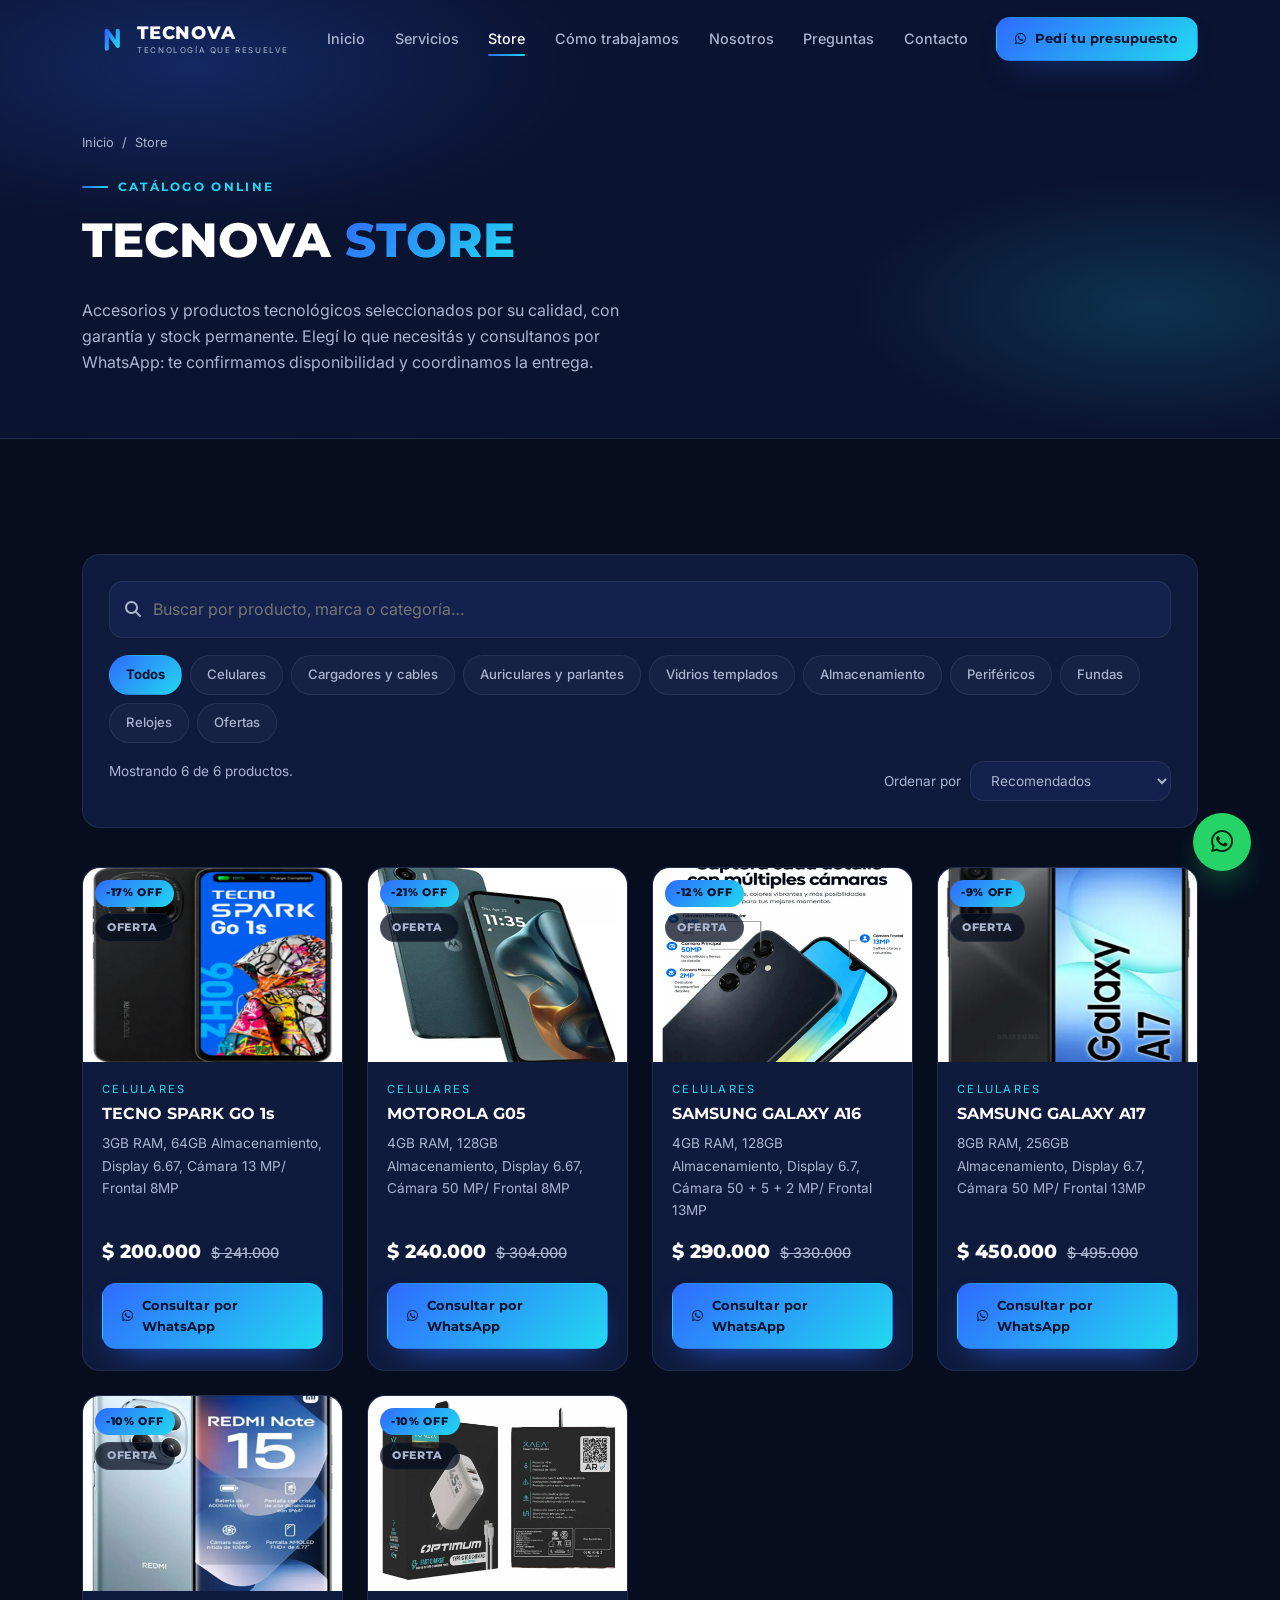
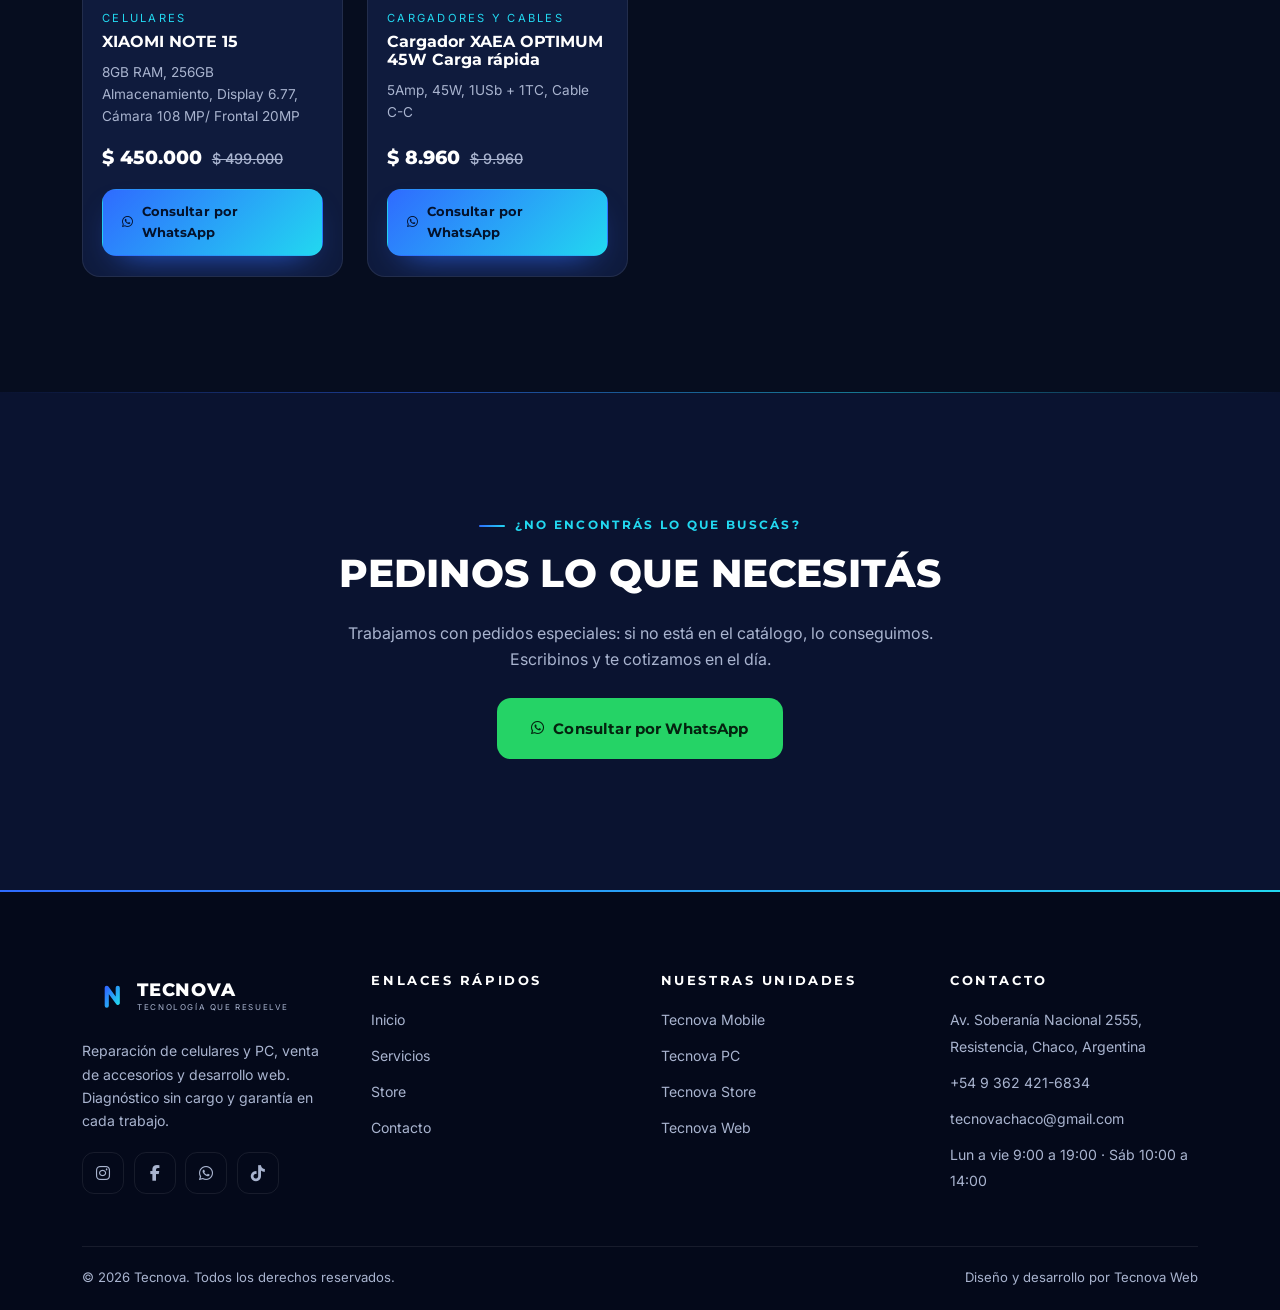
==== commit 114d026c: "final" ====
--- a/store.html
+++ b/store.html
@@ -165,7 +165,7 @@
               <span class="brand__fallback-text"><strong>TECNOVA</strong><small>Tecnología que resuelve</small></span>
             </span>
           </a>
-          <p class="footer__text">Reparación de celulares y PC, venta de accesorios y desarrollo web. Diagnóstico sin cargo y garantía escrita en cada trabajo.</p>
+          <p class="footer__text">Reparación de celulares y PC, venta de accesorios y desarrollo web. Diagnóstico sin cargo y garantía en cada trabajo.</p>
 
           <div class="socials">
             <a href="#" data-social="instagram" target="_blank" rel="noopener" aria-label="Instagram de Tecnova"><i class="fa-brands fa-instagram" aria-hidden="true"></i></a>
@@ -209,7 +209,7 @@
 
       <div class="footer__bottom">
         <p>© 2026 Tecnova. Todos los derechos reservados.</p>
-        <p>Diseño y desarrollo por <a href="index.html#servicios">Tecnova Web</a></p>
+        <p>Diseño y desarrollo por <a href="https://webimpulse.vercel.app/">Tecnova Web</a></p>
       </div>
     </div>
   </footer>
